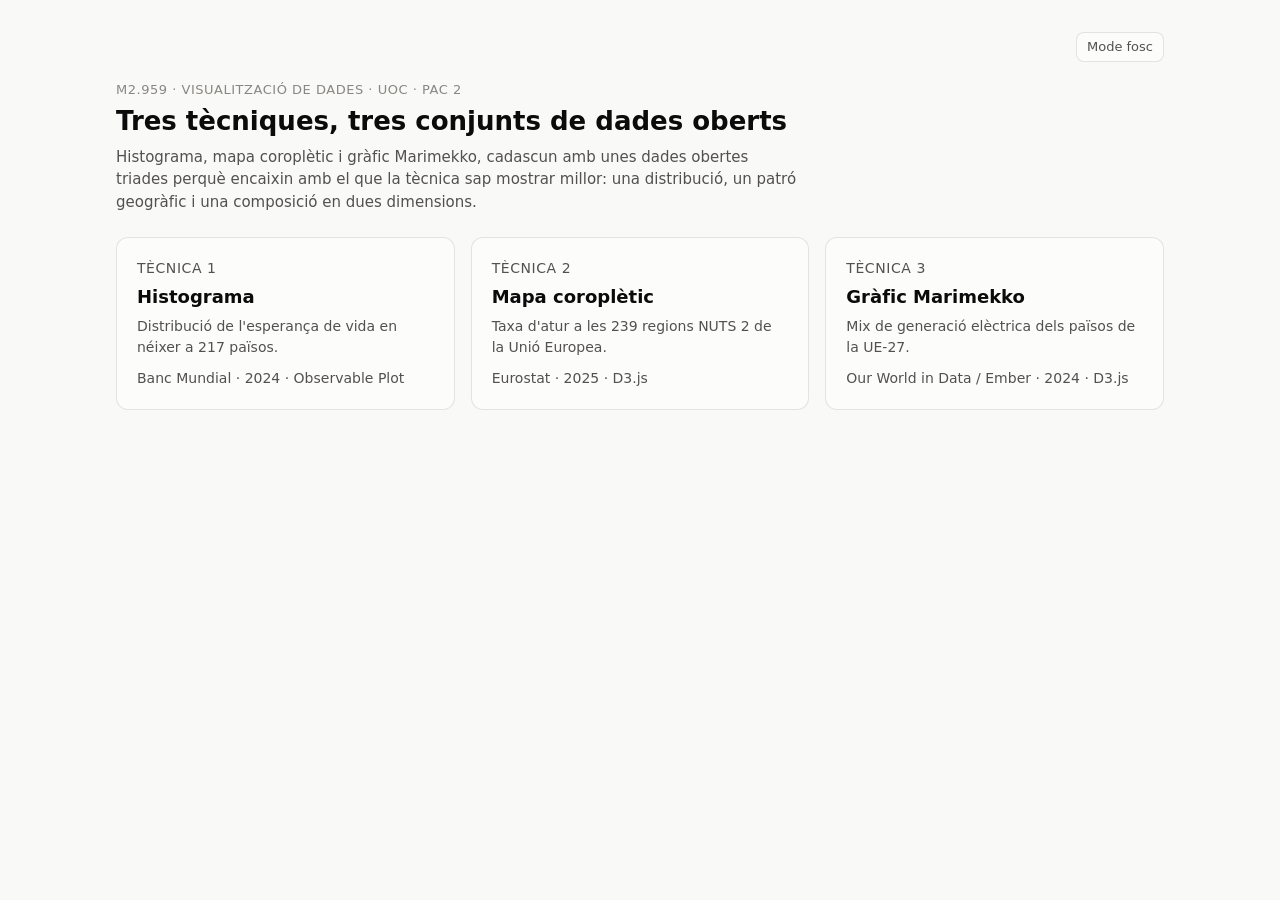
==== index.html @ d1602f18 "PAC 2: tres visualitzacions (histograma, coroplètic, Marimekko)" ====
<!doctype html>
<html lang="ca">
<head>
<meta charset="utf-8">
<meta name="viewport" content="width=device-width, initial-scale=1">
<title>PAC 2 · Visualització de dades</title>
<link rel="stylesheet" href="estil.css">
<script src="tema.js"></script>
<style>
  .grid { display: grid; grid-template-columns: repeat(auto-fit, minmax(260px, 1fr)); gap: 16px; margin-top: 24px; }
  .grid a { text-decoration: none; color: inherit; display: block; }
  .grid a:hover .card { border-color: var(--axis); }
  .grid h2 { font-size: 18px; margin: 4px 0 6px; }
  .grid p { margin: 0; color: var(--text-2); font-size: 14px; }
  .meta { color: var(--muted); font-size: 13px; margin-top: 10px !important; }
</style>
</head>
<body>
<main>
  <nav class="back"><span></span></nav>
  <p class="eyebrow">M2.959 · Visualització de dades · UOC · PAC 2</p>
  <h1>Tres tècniques, tres conjunts de dades oberts</h1>
  <p class="lede">Histograma, mapa coroplètic i gràfic Marimekko, cadascun amb unes dades obertes triades perquè encaixin amb el que la tècnica sap mostrar millor: una distribució, un patró geogràfic i una composició en dues dimensions.</p>
  <div class="grid">
    <a href="histograma.html"><div class="card">
      <p class="eyebrow">Tècnica 1</p><h2>Histograma</h2>
      <p>Distribució de l'esperança de vida en néixer a 217 països.</p>
      <p class="meta">Banc Mundial · 2024 · Observable Plot</p>
    </div></a>
    <a href="coropleta.html"><div class="card">
      <p class="eyebrow">Tècnica 2</p><h2>Mapa coroplètic</h2>
      <p>Taxa d'atur a les 239 regions NUTS 2 de la Unió Europea.</p>
      <p class="meta">Eurostat · 2025 · D3.js</p>
    </div></a>
    <a href="marimekko.html"><div class="card">
      <p class="eyebrow">Tècnica 3</p><h2>Gràfic Marimekko</h2>
      <p>Mix de generació elèctrica dels països de la UE-27.</p>
      <p class="meta">Our World in Data / Ember · 2024 · D3.js</p>
    </div></a>
  </div>
</main>
</body>
</html>
---- estil.css ----
/* Estil compartit de les tres visualitzacions (PAC 2) */
:root {
  color-scheme: light;
  --page: #f9f9f7;
  --surface: #fcfcfb;
  --text-1: #0b0b0b;
  --text-2: #52514e;
  --muted: #898781;
  --grid: #e1e0d9;
  --axis: #c3c2b7;
  --border: rgba(11, 11, 11, 0.10);
  --nodata: #e8e7e2;
  --nodata-ink: #c3c2b7;
  --context-land: #efeee9;
  --tip-bg: #ffffff;
  --accent: #2a78d6;
}
@media (prefers-color-scheme: dark) {
  :root:not([data-theme="light"]) {
    color-scheme: dark;
    --page: #0d0d0d;
    --surface: #1a1a19;
    --text-1: #f0efec;
    --text-2: #c3c2b7;
    --muted: #898781;
    --grid: #2c2c2a;
    --axis: #383835;
    --border: rgba(255, 255, 255, 0.10);
    --nodata: #2c2c2a;
    --nodata-ink: #4a4a46;
    --context-land: #232322;
    --tip-bg: #262625;
    --accent: #3987e5;
  }
}
:root[data-theme="dark"] {
  color-scheme: dark;
  --page: #0d0d0d;
  --surface: #1a1a19;
  --text-1: #f0efec;
  --text-2: #c3c2b7;
  --muted: #898781;
  --grid: #2c2c2a;
  --axis: #383835;
  --border: rgba(255, 255, 255, 0.10);
  --nodata: #2c2c2a;
  --nodata-ink: #4a4a46;
  --context-land: #232322;
  --tip-bg: #262625;
  --accent: #3987e5;
}

* { box-sizing: border-box; }
html, body { margin: 0; }
body {
  background: var(--page);
  color: var(--text-1);
  font: 15px/1.5 system-ui, -apple-system, "Segoe UI", sans-serif;
}
main { max-width: 1080px; margin: 0 auto; padding: 32px 16px 48px; }
a { color: var(--accent); }

.eyebrow { color: var(--muted); font-size: 13px; letter-spacing: .04em; text-transform: uppercase; margin: 0 0 6px; }
h1 { font-size: 26px; line-height: 1.25; margin: 0 0 8px; font-weight: 650; text-wrap: balance; }
.lede { color: var(--text-2); margin: 0 0 20px; max-width: 72ch; }

.card {
  background: var(--surface);
  border: 1px solid var(--border);
  border-radius: 12px;
  padding: 20px;
}
.controls { display: flex; flex-wrap: wrap; gap: 8px 20px; align-items: center; margin: 0 0 14px; color: var(--text-2); font-size: 14px; }
.controls label { display: inline-flex; gap: 8px; align-items: center; cursor: pointer; }
.seg { display: inline-flex; border: 1px solid var(--border); border-radius: 8px; overflow: hidden; }
.seg button {
  font: inherit; font-size: 13px; color: var(--text-2); background: transparent;
  border: 0; padding: 4px 10px; cursor: pointer;
}
.seg button + button { border-left: 1px solid var(--border); }
.seg button[aria-pressed="true"] { background: var(--grid); color: var(--text-1); font-weight: 600; }

.legend { display: flex; flex-wrap: wrap; gap: 6px 16px; font-size: 13px; color: var(--text-2); margin: 0 0 12px; }
.legend span { display: inline-flex; align-items: center; gap: 6px; }
.legend i { width: 12px; height: 12px; border-radius: 3px; display: inline-block; }

.chart { width: 100%; position: relative; }
.chart svg { display: block; width: 100%; height: auto; overflow: visible; }
.chart text { fill: var(--muted); font-size: 12px; font-variant-numeric: tabular-nums; }

.tooltip {
  position: fixed; pointer-events: none; z-index: 10;
  background: var(--tip-bg); color: var(--text-1);
  border: 1px solid var(--border); border-radius: 8px;
  box-shadow: 0 4px 16px rgba(0, 0, 0, .12);
  padding: 8px 10px; font-size: 13px; line-height: 1.4; max-width: 260px;
  opacity: 0; transition: opacity .08s;
}
.tooltip b { font-weight: 600; }
.tooltip .t2 { color: var(--text-2); }

.notes { color: var(--text-2); font-size: 13px; margin-top: 16px; }
.notes p { margin: 4px 0; }
details { margin-top: 16px; font-size: 14px; }
summary { cursor: pointer; color: var(--text-2); }
table { border-collapse: collapse; width: 100%; margin-top: 8px; font-variant-numeric: tabular-nums; }
th, td { text-align: left; padding: 4px 8px; border-bottom: 1px solid var(--grid); }
th { color: var(--text-2); font-weight: 600; }
td.num, th.num { text-align: right; }
.table-wrap { max-height: 360px; overflow: auto; }

[hidden] { display: none !important; }
nav.back { margin-bottom: 18px; font-size: 14px; display: flex; justify-content: space-between; align-items: center; gap: 12px; }
.theme-toggle {
  font: inherit; font-size: 13px; color: var(--text-2); background: var(--surface);
  border: 1px solid var(--border); border-radius: 8px; padding: 4px 10px; cursor: pointer;
}
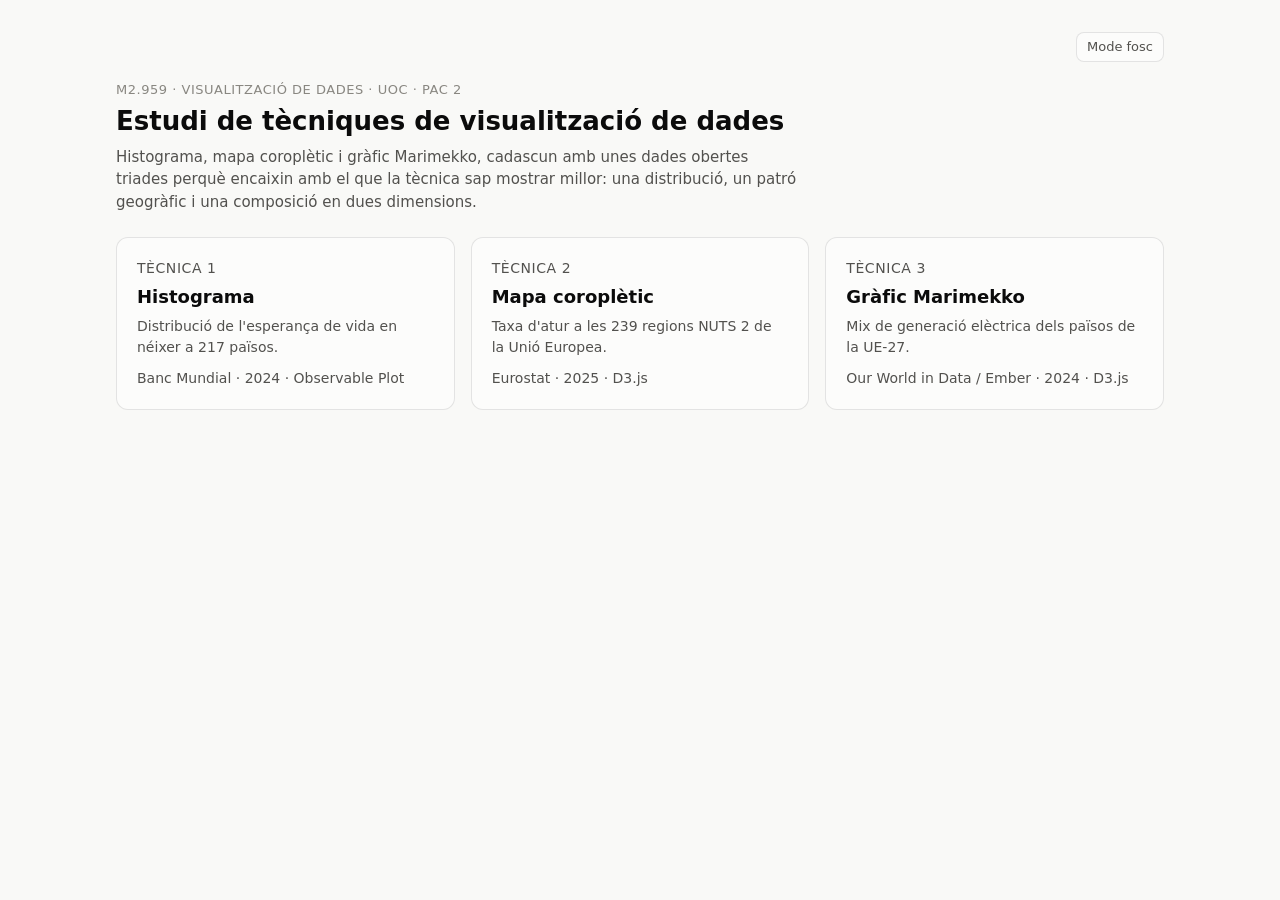
==== commit e0e14fac: "Portada: títol «Estudi de tècniques de visualització de dades»" ====
--- a/index.html
+++ b/index.html
@@ -19,7 +19,7 @@
 <main>
   <nav class="back"><span></span></nav>
   <p class="eyebrow">M2.959 · Visualització de dades · UOC · PAC 2</p>
-  <h1>Tres tècniques, tres conjunts de dades oberts</h1>
+  <h1>Estudi de tècniques de visualització de dades</h1>
   <p class="lede">Histograma, mapa coroplètic i gràfic Marimekko, cadascun amb unes dades obertes triades perquè encaixin amb el que la tècnica sap mostrar millor: una distribució, un patró geogràfic i una composició en dues dimensions.</p>
   <div class="grid">
     <a href="histograma.html"><div class="card">
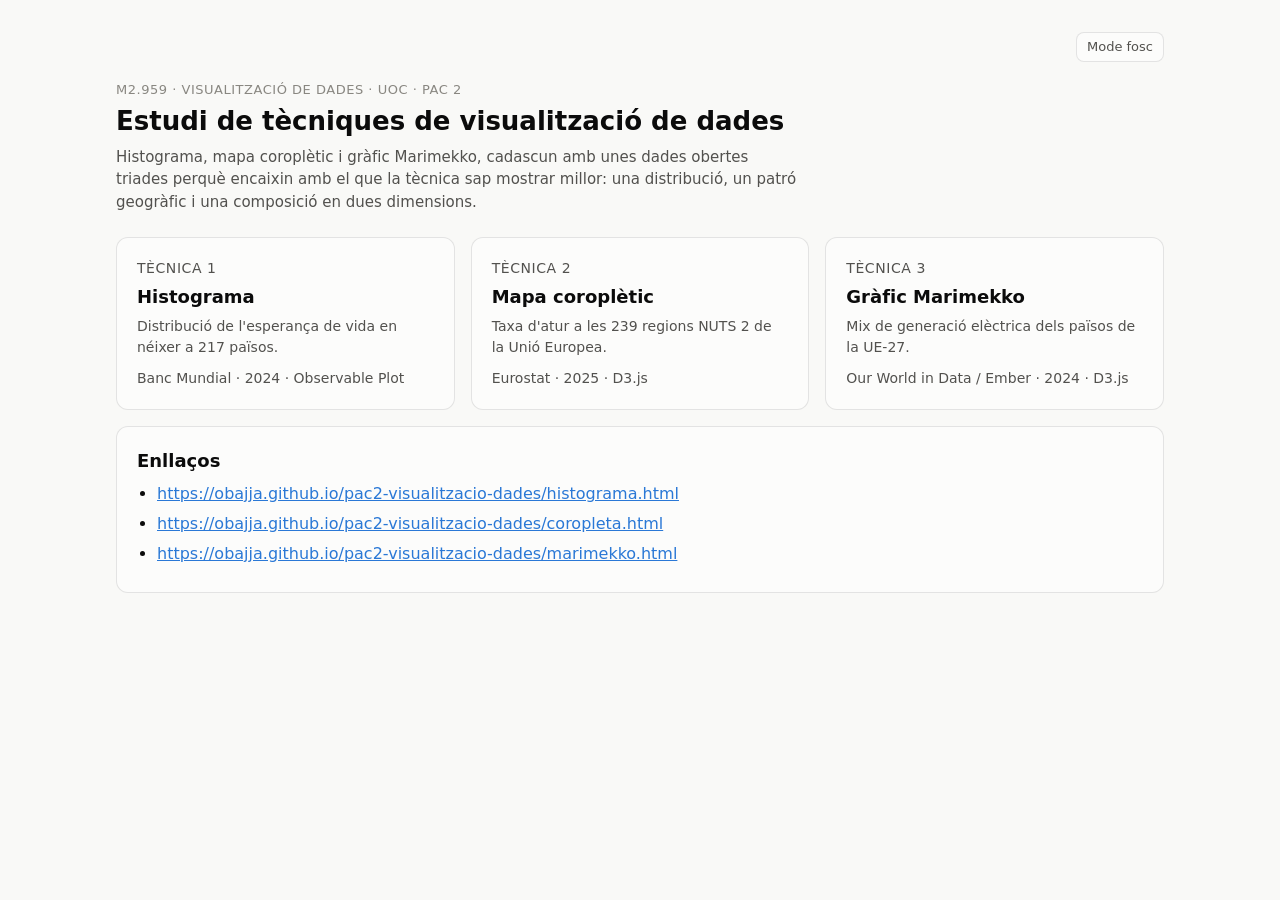
==== commit cc13820e: "Portada: llista d'enllaços a les tres visualitzacions" ====
--- a/index.html
+++ b/index.html
@@ -13,6 +13,10 @@
   .grid h2 { font-size: 18px; margin: 4px 0 6px; }
   .grid p { margin: 0; color: var(--text-2); font-size: 14px; }
   .meta { color: var(--muted); font-size: 13px; margin-top: 10px !important; }
+  .urls { margin-top: 16px; }
+  .urls h2 { font-size: 18px; margin: 0 0 8px; }
+  .urls ul { margin: 0; padding-left: 20px; }
+  .urls li { margin: 6px 0; font-size: 16px; overflow-wrap: anywhere; }
 </style>
 </head>
 <body>
@@ -38,6 +42,14 @@
       <p class="meta">Our World in Data / Ember · 2024 · D3.js</p>
     </div></a>
   </div>
+  <div class="card urls">
+    <h2>Enllaços</h2>
+    <ul>
+      <li><a href="histograma.html">https://obajja.github.io/pac2-visualitzacio-dades/histograma.html</a></li>
+      <li><a href="coropleta.html">https://obajja.github.io/pac2-visualitzacio-dades/coropleta.html</a></li>
+      <li><a href="marimekko.html">https://obajja.github.io/pac2-visualitzacio-dades/marimekko.html</a></li>
+    </ul>
+  </div>
 </main>
 </body>
 </html>
